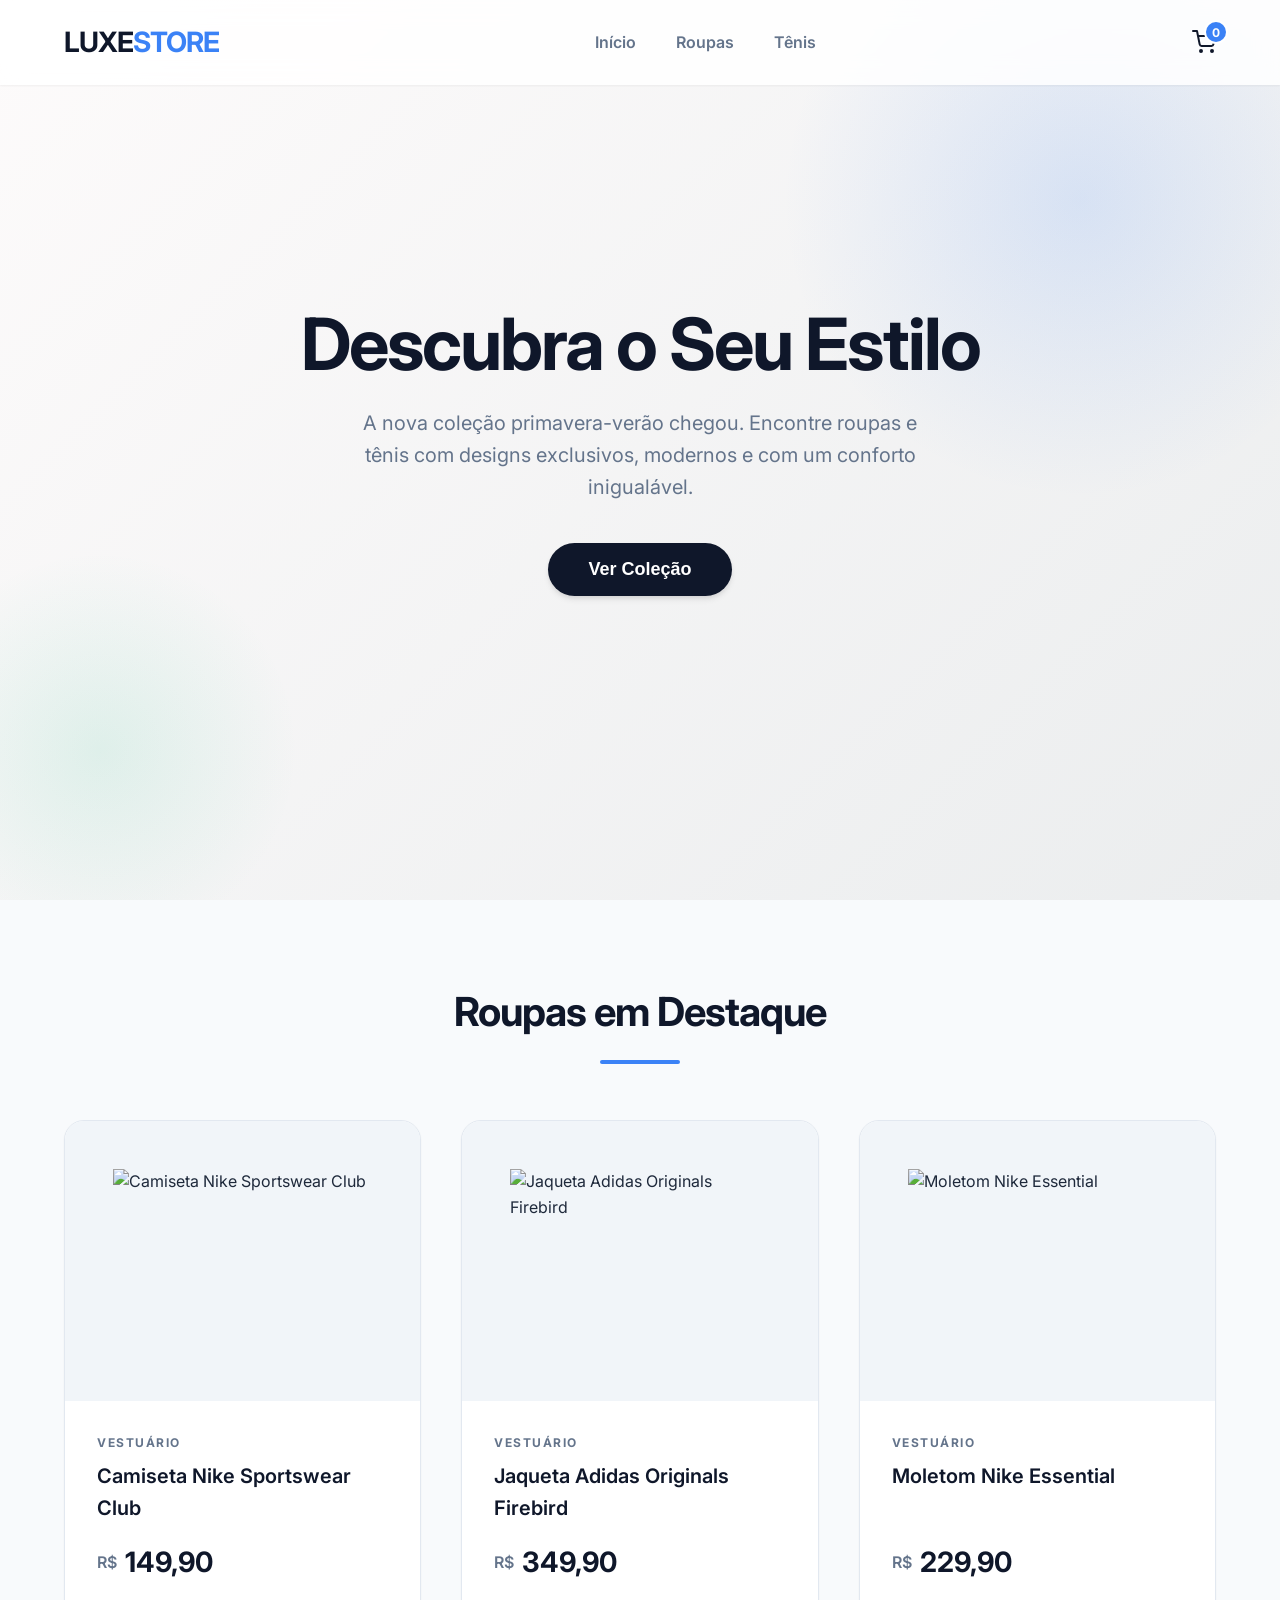
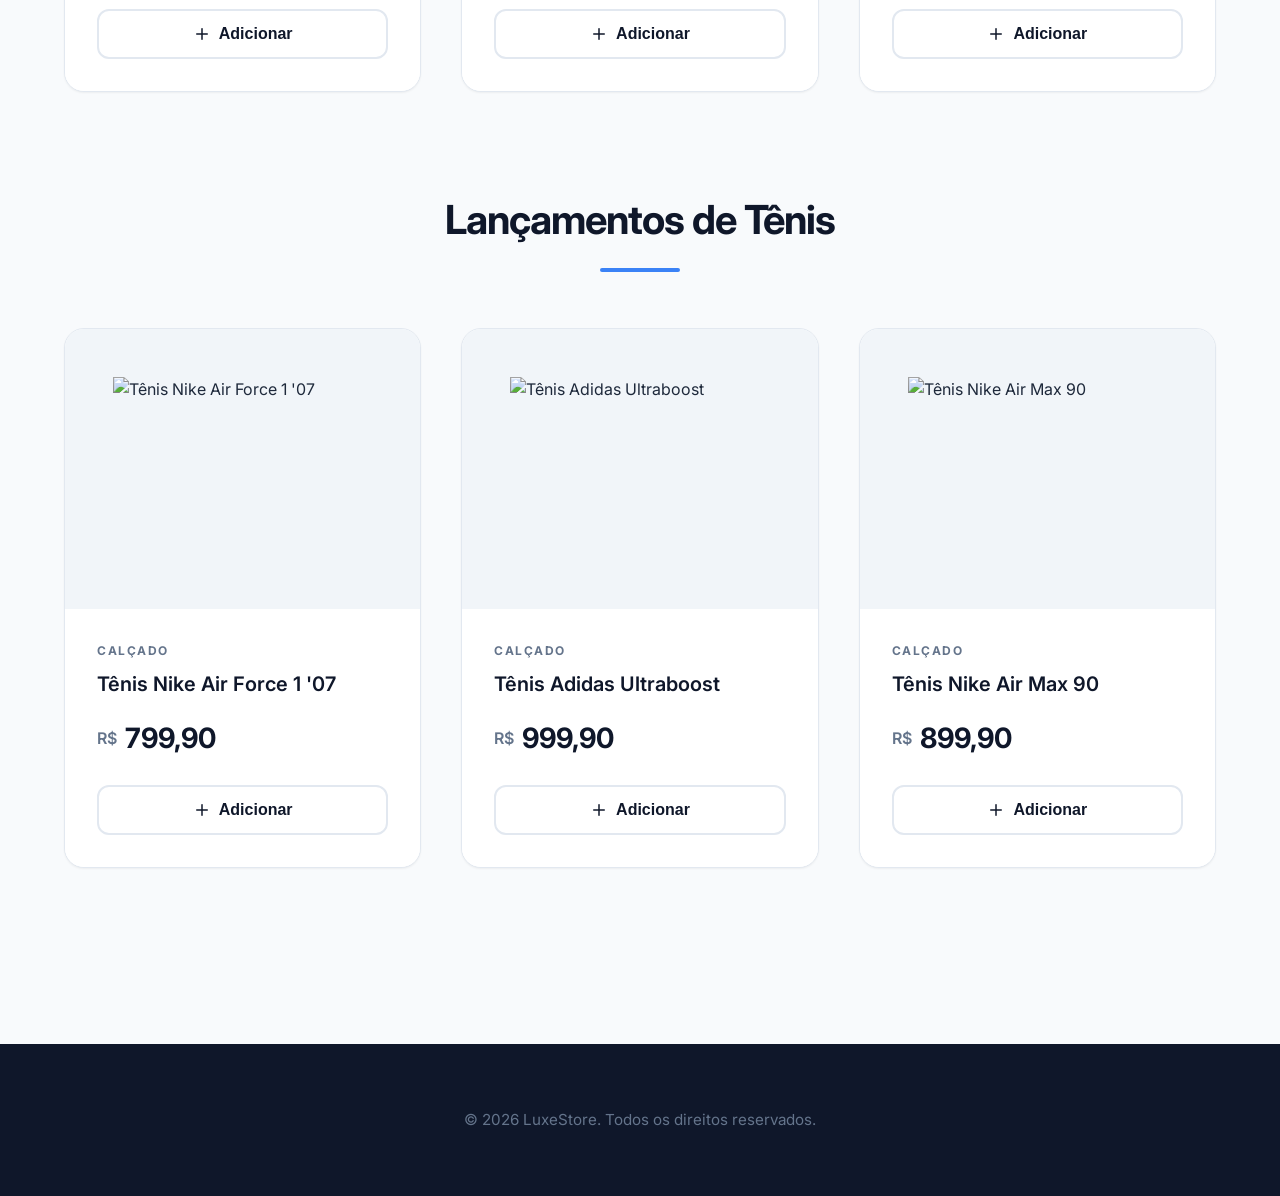
==== index.html @ 783ee7f7 "estruturando" ====
<!DOCTYPE html>
<html lang="pt-BR">

<head>
    <meta charset="UTF-8">
    <meta name="viewport" content="width=device-width, initial-scale=1.0">
    <title>LuxeStore | Moda & Tênis</title>
    <!-- Adicionando fontes modernas do Google -->
    <link rel="preconnect" href="https://fonts.googleapis.com">
    <link rel="preconnect" href="https://fonts.gstatic.com" crossorigin>
    <link href="https://fonts.googleapis.com/css2?family=Inter:wght@300;400;600;700&display=swap" rel="stylesheet">
    <!-- Link para o CSS separado -->
    <link rel="stylesheet" href="css/style.css">
</head>

<body>
    <!-- Barra de Navegação Superior -->
    <nav class="navbar">
        <div class="logo">LUXE<span>STORE</span></div>
        <ul class="nav-links">
            <li><a href="#home">Início</a></li>
            <li><a href="#roupas">Roupas</a></li>
            <li><a href="#tenis">Tênis</a></li>
        </ul>
        <div class="cart-icon" id="cart-icon-btn">
            <!-- Ícone SVG de Carrinho -->
            <svg xmlns="http://www.w3.org/2000/svg" width="24" height="24" viewBox="0 0 24 24" fill="none"
                stroke="currentColor" stroke-width="2" stroke-linecap="round" stroke-linejoin="round">
                <circle cx="9" cy="21" r="1"></circle>
                <circle cx="20" cy="21" r="1"></circle>
                <path d="M1 1h4l2.68 13.39a2 2 0 0 0 2 1.61h9.72a2 2 0 0 0 2-1.61L23 6H6"></path>
            </svg>
            <span id="cart-count">0</span>
        </div>
    </nav>

    <!-- Seção de Destaque (Hero) -->
    <header class="hero" id="home">
        <div class="hero-content">
            <h1>Descubra o Seu Estilo</h1>
            <p>A nova coleção primavera-verão chegou. Encontre roupas e tênis com designs exclusivos, modernos e com um
                conforto inigualável.</p>
            <button class="cta-button">Ver Coleção</button>
        </div>
    </header>

    <!-- Lista de Produtos -->
    <main>
        <!-- Roupas -->
        <section class="products" id="roupas">
            <div class="section-title">
                <h2>Roupas em Destaque</h2>
                <div class="title-underline"></div>
            </div>
            <div class="product-grid" id="clothing-grid">
                <!-- Preenchido via JavaScript -->
            </div>
        </section>

        <!-- Tênis -->
        <section class="products" id="tenis">
            <div class="section-title">
                <h2>Lançamentos de Tênis</h2>
                <div class="title-underline"></div>
            </div>
            <div class="product-grid" id="shoes-grid">
                <!-- Preenchido via JavaScript -->
            </div>
        </section>
    </main>

    <!-- Rodapé -->
    <footer>
        <p>&copy; 2026 LuxeStore. Todos os direitos reservados.</p>
    </footer>

    <!-- Overlay e Sidebar do Carrinho -->
    <div class="cart-overlay" id="cart-overlay">
        <div class="cart-sidebar">
            <div class="cart-header">
                <h3>Seu Carrinho</h3>
                <button class="close-cart" id="close-cart">&times;</button>
            </div>
            <div class="cart-items" id="cart-items">
                <!-- Itens serão adicionados aqui via JS -->
            </div>
            <div class="cart-footer">
                <div class="cart-total">Total: <span id="total-price">R$ 0,00</span></div>
                <button class="checkout-button">Finalizar Compra</button>
            </div>
        </div>
    </div>

    <!-- Link para o JavaScript separado -->
    <script src="js/script.js"></script>
</body>

</html>
---- css/style.css ----
/* Variáveis de cor e estrutura (Design System simples) */
:root {
    --primary-color: #0f172a;
    --secondary-color: #3b82f6;
    --accent-color: #10b981;
    --bg-color: #f8fafc;
    --text-color: #1e293b;
    --gray-light: #e2e8f0;
    --gray-dark: #64748b;
    --white: #ffffff;
    --shadow-sm: 0 1px 2px 0 rgba(0, 0, 0, 0.05);
    --shadow-md: 0 4px 6px -1px rgba(0, 0, 0, 0.1), 0 2px 4px -1px rgba(0, 0, 0, 0.06);
    --shadow-lg: 0 10px 15px -3px rgba(0, 0, 0, 0.1), 0 4px 6px -2px rgba(0, 0, 0, 0.05);
    --transition: all 0.3s cubic-bezier(0.4, 0, 0.2, 1);
}

* {
    margin: 0;
    padding: 0;
    box-sizing: border-box;
}

html {
    scroll-behavior: smooth;
}

body {
    font-family: 'Inter', sans-serif;
    background-color: var(--bg-color);
    color: var(--text-color);
    line-height: 1.6;
}

/* Navbar */
.navbar {
    display: flex;
    justify-content: space-between;
    align-items: center;
    padding: 1.25rem 5%;
    background-color: rgba(255, 255, 255, 0.85);
    backdrop-filter: blur(12px);
    -webkit-backdrop-filter: blur(12px);
    position: fixed;
    width: 100%;
    top: 0;
    z-index: 1000;
    box-shadow: var(--shadow-sm);
    transition: var(--transition);
}

.logo {
    font-size: 1.75rem;
    font-weight: 700;
    color: var(--primary-color);
    letter-spacing: -1px;
}

.logo span {
    color: var(--secondary-color);
}

.nav-links {
    display: flex;
    list-style: none;
    gap: 2.5rem;
}

.nav-links a {
    text-decoration: none;
    color: var(--gray-dark);
    font-weight: 600;
    transition: var(--transition);
}

.nav-links a:hover {
    color: var(--secondary-color);
}

.cart-icon {
    display: flex;
    align-items: center;
    cursor: pointer;
    position: relative;
    user-select: none;
    color: var(--primary-color);
    transition: var(--transition);
}

.cart-icon:hover {
    color: var(--secondary-color);
}

#cart-count {
    position: absolute;
    top: -8px;
    right: -10px;
    background-color: var(--secondary-color);
    color: var(--white);
    font-size: 0.75rem;
    font-weight: 700;
    border-radius: 50%;
    width: 20px;
    height: 20px;
    display: flex;
    align-items: center;
    justify-content: center;
    box-shadow: 0 0 0 2px var(--white);
}

/* Hero Section */
.hero {
    height: 100vh;
    display: flex;
    align-items: center;
    justify-content: center;
    text-align: center;
    background: linear-gradient(135deg, #fdfbfb 0%, #ebedee 100%);
    padding: 0 1rem;
    position: relative;
    overflow: hidden;
}

/* Elementos decorativos no background */
.hero::before {
    content: '';
    position: absolute;
    width: 600px;
    height: 600px;
    background: radial-gradient(circle, rgba(59,130,246,0.15) 0%, rgba(255,255,255,0) 70%);
    top: -100px;
    right: -100px;
    border-radius: 50%;
}

.hero::after {
    content: '';
    position: absolute;
    width: 400px;
    height: 400px;
    background: radial-gradient(circle, rgba(16,185,129,0.1) 0%, rgba(255,255,255,0) 70%);
    bottom: -50px;
    left: -100px;
    border-radius: 50%;
}

.hero-content {
    max-width: 800px;
    z-index: 1;
}

.hero h1 {
    font-size: 4.5rem;
    font-weight: 700;
    color: var(--primary-color);
    margin-bottom: 1.5rem;
    line-height: 1.1;
    letter-spacing: -2px;
}

.hero p {
    font-size: 1.25rem;
    color: var(--gray-dark);
    margin-bottom: 2.5rem;
    max-width: 600px;
    margin-inline: auto;
}

.cta-button {
    background-color: var(--primary-color);
    color: var(--white);
    border: none;
    padding: 1rem 2.5rem;
    font-size: 1.125rem;
    font-weight: 600;
    border-radius: 50px;
    cursor: pointer;
    transition: var(--transition);
    box-shadow: var(--shadow-md);
}

.cta-button:hover {
    background-color: var(--secondary-color);
    transform: translateY(-3px);
    box-shadow: var(--shadow-lg);
}

/* Products Section */
main {
    padding: 5rem 5%;
}

.products {
    margin-bottom: 6rem;
}

.section-title {
    text-align: center;
    margin-bottom: 3.5rem;
}

.section-title h2 {
    font-size: 2.5rem;
    color: var(--primary-color);
    font-weight: 700;
    letter-spacing: -1px;
}

.title-underline {
    width: 80px;
    height: 4px;
    background-color: var(--secondary-color);
    margin: 1rem auto 0;
    border-radius: 2px;
}

.product-grid {
    display: grid;
    grid-template-columns: repeat(auto-fill, minmax(300px, 1fr));
    gap: 2.5rem;
}

.product-card {
    background-color: var(--white);
    border-radius: 20px;
    overflow: hidden;
    box-shadow: var(--shadow-sm);
    transition: var(--transition);
    position: relative;
    border: 1px solid var(--gray-light);
    display: flex;
    flex-direction: column;
}

.product-card:hover {
    transform: translateY(-8px);
    box-shadow: var(--shadow-lg);
}

.product-image-container {
    width: 100%;
    height: 280px;
    background-color: #f1f5f9;
    padding: 3rem;
    display: flex;
    align-items: center;
    justify-content: center;
    overflow: hidden;
}

.product-image {
    width: 100%;
    height: 100%;
    object-fit: cover;
    transition: transform 0.5s ease;
}

.product-card:hover .product-image {
    transform: scale(1.1) rotate(-2deg);
}

.product-info {
    padding: 2rem;
    background: var(--white);
    flex: 1;
    display: flex;
    flex-direction: column;
}

.product-category {
    font-size: 0.75rem;
    text-transform: uppercase;
    color: var(--gray-dark);
    font-weight: 700;
    letter-spacing: 1.5px;
    margin-bottom: 0.5rem;
}

.product-title {
    font-size: 1.25rem;
    font-weight: 600;
    color: var(--primary-color);
    margin-bottom: 1rem;
    flex: 1; /* Faz o título ocupar espaço para alinhar os preços no rodapé */
}

.product-price {
    font-size: 1.75rem;
    font-weight: 700;
    color: var(--primary-color);
    margin-bottom: 1.5rem;
    display: flex;
    align-items: center;
    gap: 0.5rem;
}

.product-price::before {
    content: "R$";
    font-size: 1rem;
    font-weight: 600;
    color: var(--gray-dark);
}

.add-to-cart {
    width: 100%;
    background-color: var(--white);
    color: var(--primary-color);
    border: 2px solid var(--gray-light);
    padding: 0.875rem;
    font-size: 1rem;
    font-weight: 600;
    border-radius: 12px;
    cursor: pointer;
    transition: var(--transition);
    display: flex;
    align-items: center;
    justify-content: center;
    gap: 0.5rem;
}

.product-card:hover .add-to-cart {
    background-color: var(--primary-color);
    color: var(--white);
    border-color: var(--primary-color);
}

.add-to-cart:active {
    transform: scale(0.98);
}

/* Footer */
footer {
    background-color: var(--primary-color);
    color: var(--gray-dark);
    text-align: center;
    padding: 4rem 1rem;
    font-size: 0.95rem;
}

/* Cart Overlay */
.cart-overlay {
    position: fixed;
    top: 0;
    left: 0;
    width: 100%;
    height: 100%;
    background-color: rgba(15, 23, 42, 0.6);
    backdrop-filter: blur(4px);
    z-index: 2000;
    opacity: 0;
    visibility: hidden;
    transition: var(--transition);
}

.cart-overlay.active {
    opacity: 1;
    visibility: visible;
}

.cart-sidebar {
    position: absolute;
    top: 0;
    right: -450px;
    width: 100%;
    max-width: 450px;
    height: 100%;
    background-color: var(--white);
    box-shadow: -10px 0 30px rgba(0,0,0,0.15);
    display: flex;
    flex-direction: column;
    transition: right 0.4s cubic-bezier(0.4, 0, 0.2, 1);
}

.cart-overlay.active .cart-sidebar {
    right: 0;
}

.cart-header {
    padding: 2rem;
    border-bottom: 1px solid var(--gray-light);
    display: flex;
    justify-content: space-between;
    align-items: center;
}

.cart-header h3 {
    font-size: 1.5rem;
    font-weight: 700;
    color: var(--primary-color);
    letter-spacing: -0.5px;
}

.close-cart {
    background: none;
    border: none;
    width: 40px;
    height: 40px;
    border-radius: 50%;
    display: flex;
    align-items: center;
    justify-content: center;
    font-size: 1.5rem;
    cursor: pointer;
    color: var(--gray-dark);
    transition: var(--transition);
    background-color: var(--gray-light);
}

.close-cart:hover {
    background-color: #ef4444;
    color: var(--white);
    transform: rotate(90deg);
}

.cart-items {
    flex: 1;
    overflow-y: auto;
    padding: 2rem;
    display: flex;
    flex-direction: column;
    gap: 1.5rem;
}

.cart-item {
    display: flex;
    gap: 1.5rem;
    align-items: center;
    padding-bottom: 1.5rem;
    border-bottom: 1px solid var(--gray-light);
}

.cart-item:last-child {
    border-bottom: none;
}

.cart-item-img-container {
    width: 90px;
    height: 90px;
    background-color: #f1f5f9;
    border-radius: 12px;
    padding: 1rem;
    display: flex;
    align-items: center;
    justify-content: center;
}

.cart-item-img-container img {
    width: 100%;
    height: 100%;
    object-fit: cover;
}

.cart-item-info {
    flex: 1;
}

.cart-item-title {
    font-weight: 600;
    color: var(--primary-color);
    margin-bottom: 0.5rem;
    font-size: 1.05rem;
    line-height: 1.3;
}

.cart-item-price {
    color: var(--primary-color);
    font-weight: 700;
    font-size: 1.1rem;
}

.remove-item {
    color: var(--gray-dark);
    font-size: 0.85rem;
    font-weight: 600;
    cursor: pointer;
    background: none;
    border: none;
    margin-top: 0.5rem;
    transition: var(--transition);
}

.remove-item:hover {
    color: #ef4444;
    text-decoration: underline;
}

.cart-footer {
    padding: 2rem;
    border-top: 1px solid var(--gray-light);
    background-color: var(--white);
    box-shadow: 0 -4px 6px -1px rgba(0, 0, 0, 0.05);
}

.cart-total {
    font-size: 1.25rem;
    color: var(--gray-dark);
    display: flex;
    justify-content: space-between;
    align-items: center;
    margin-bottom: 1.5rem;
}

.cart-total span {
    font-size: 1.75rem;
    font-weight: 700;
    color: var(--primary-color);
}

.checkout-button {
    width: 100%;
    background-color: var(--primary-color);
    color: var(--white);
    border: none;
    padding: 1.25rem;
    font-size: 1.125rem;
    font-weight: 600;
    border-radius: 14px;
    cursor: pointer;
    transition: var(--transition);
}

.checkout-button:hover {
    background-color: var(--secondary-color);
    transform: translateY(-2px);
    box-shadow: var(--shadow-md);
}

.checkout-button:active {
    transform: translateY(0);
}

/* Responsividade */
@media (max-width: 768px) {
    .nav-links {
        display: none;
    }
    
    .hero h1 {
        font-size: 3rem;
    }
    
    .hero p {
        font-size: 1.1rem;
    }
    
    .cart-sidebar {
        max-width: 100%;
        right: -100%;
    }
}
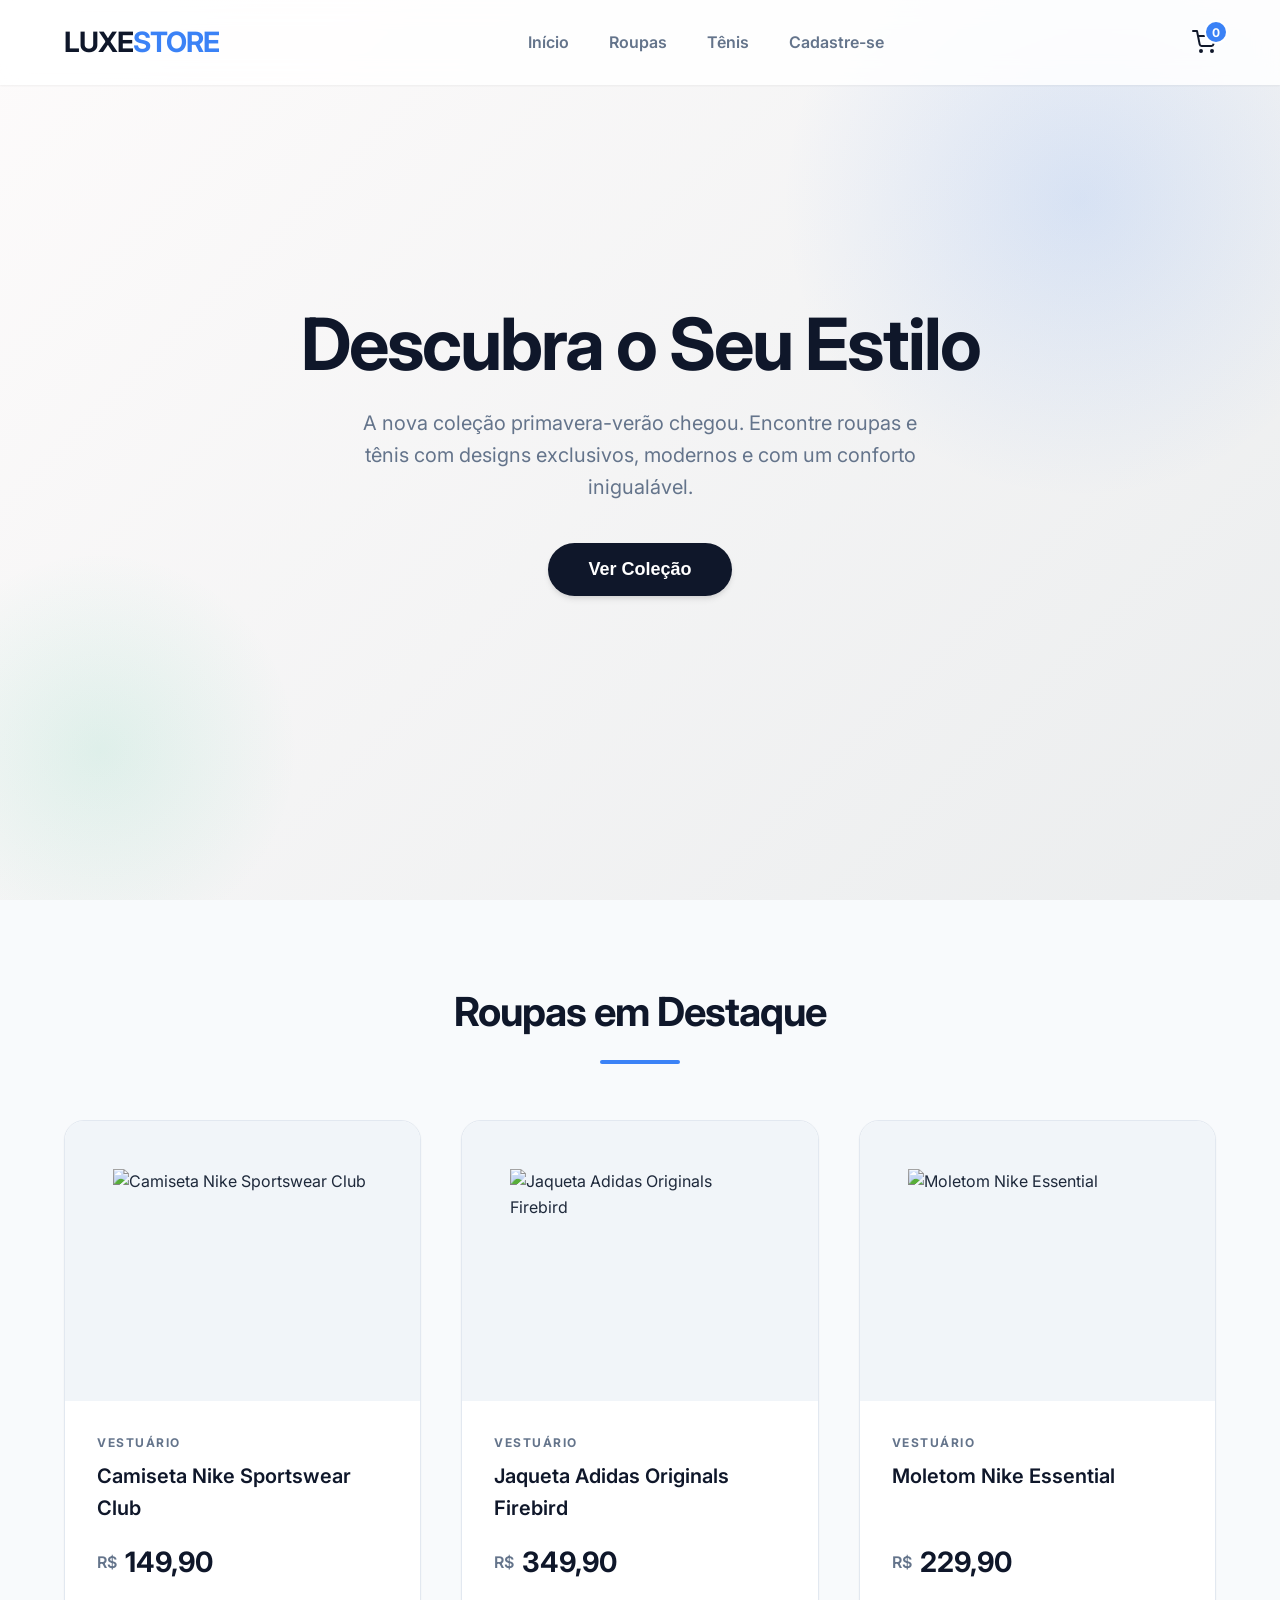
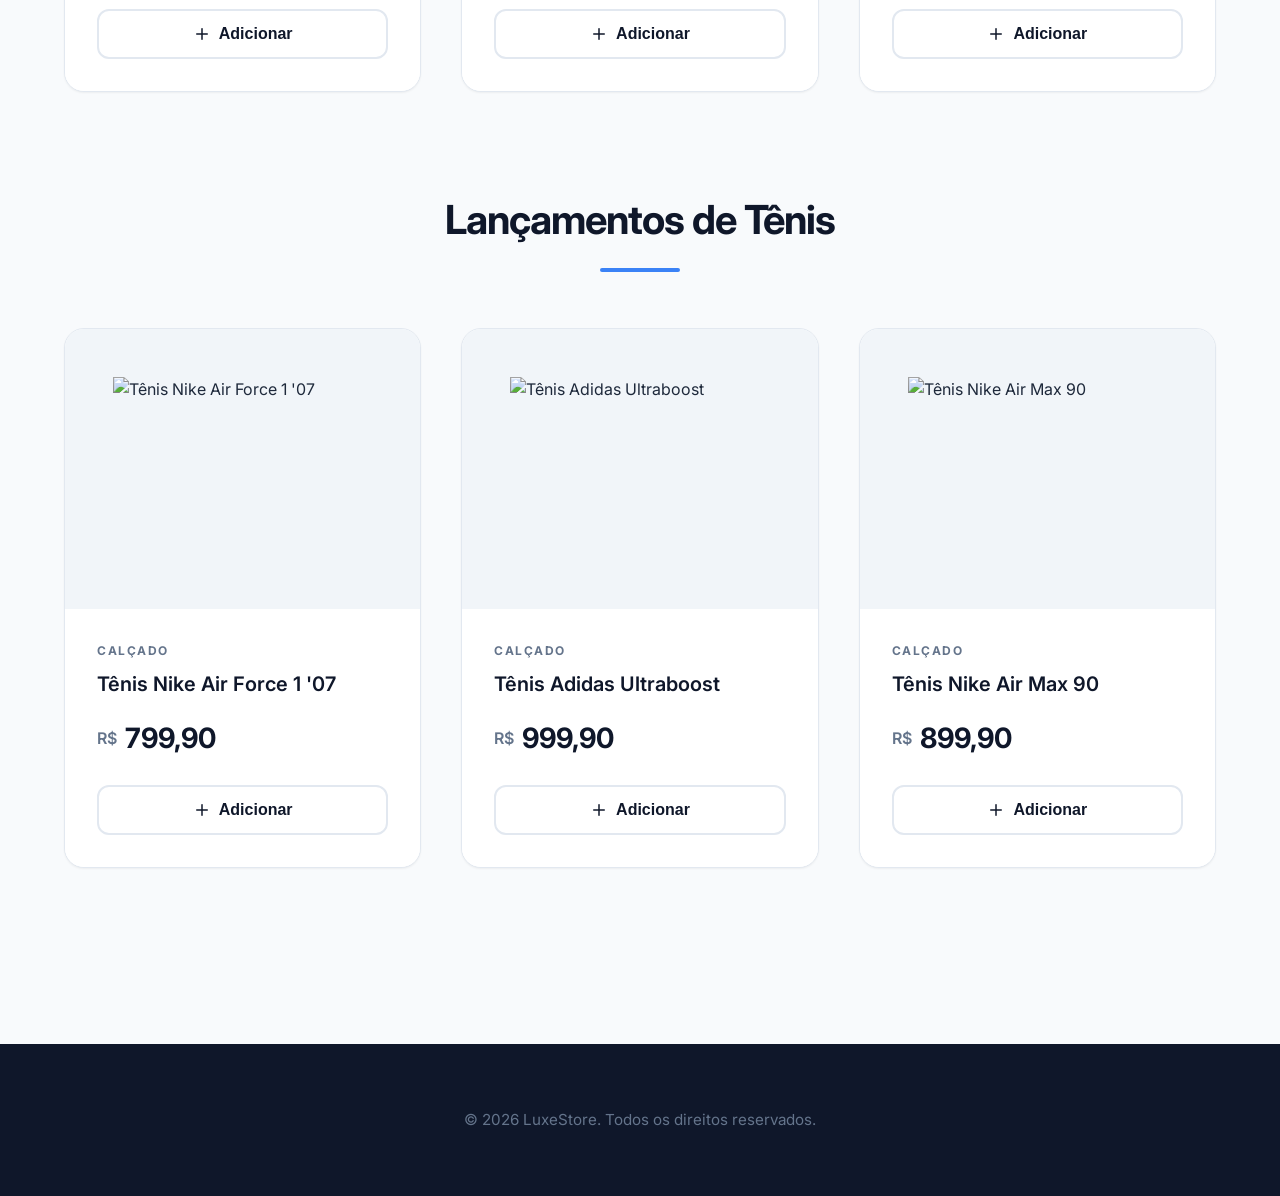
==== commit a70737a5: "seguindo a construção" ====
--- a/index.html
+++ b/index.html
@@ -21,6 +21,7 @@
             <li><a href="#home">Início</a></li>
             <li><a href="#roupas">Roupas</a></li>
             <li><a href="#tenis">Tênis</a></li>
+            <li><a href="cadastro.html" class="nav-auth-link">Cadastre-se</a></li>
         </ul>
         <div class="cart-icon" id="cart-icon-btn">
             <!-- Ícone SVG de Carrinho -->
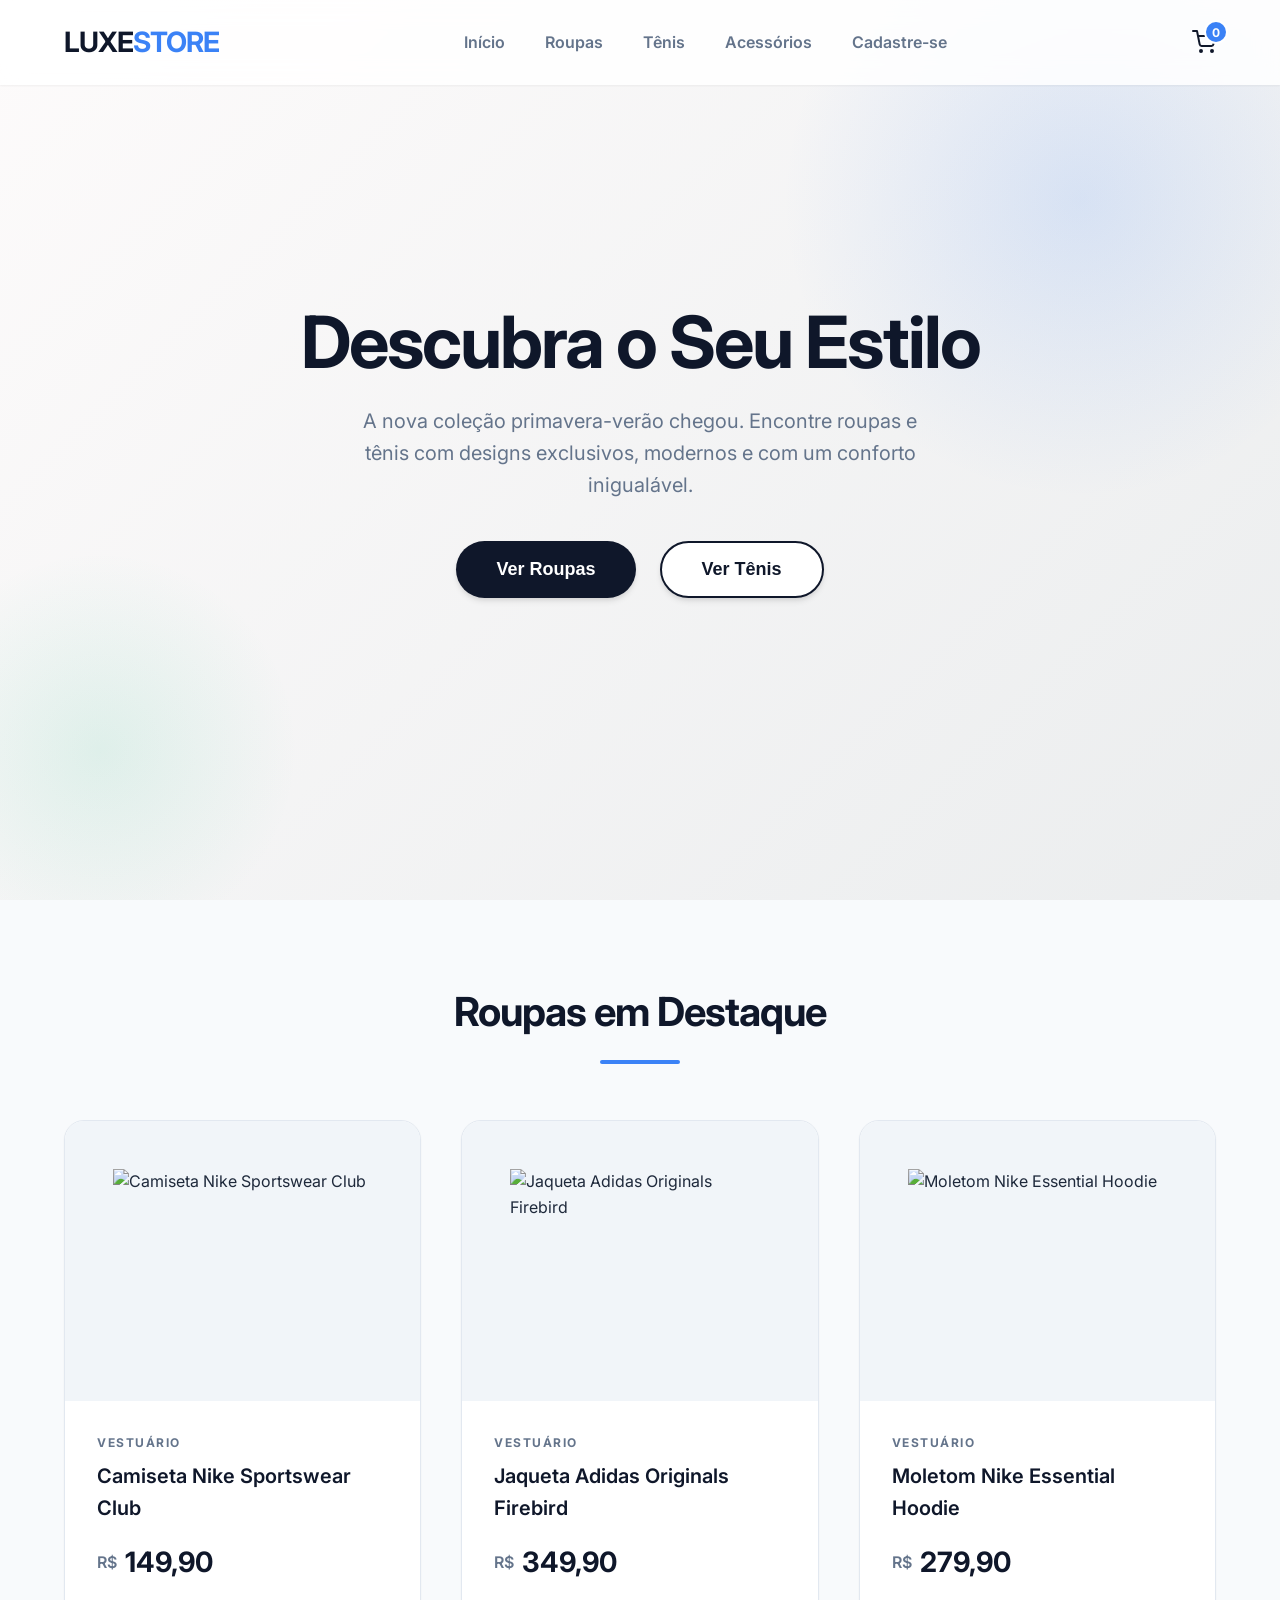
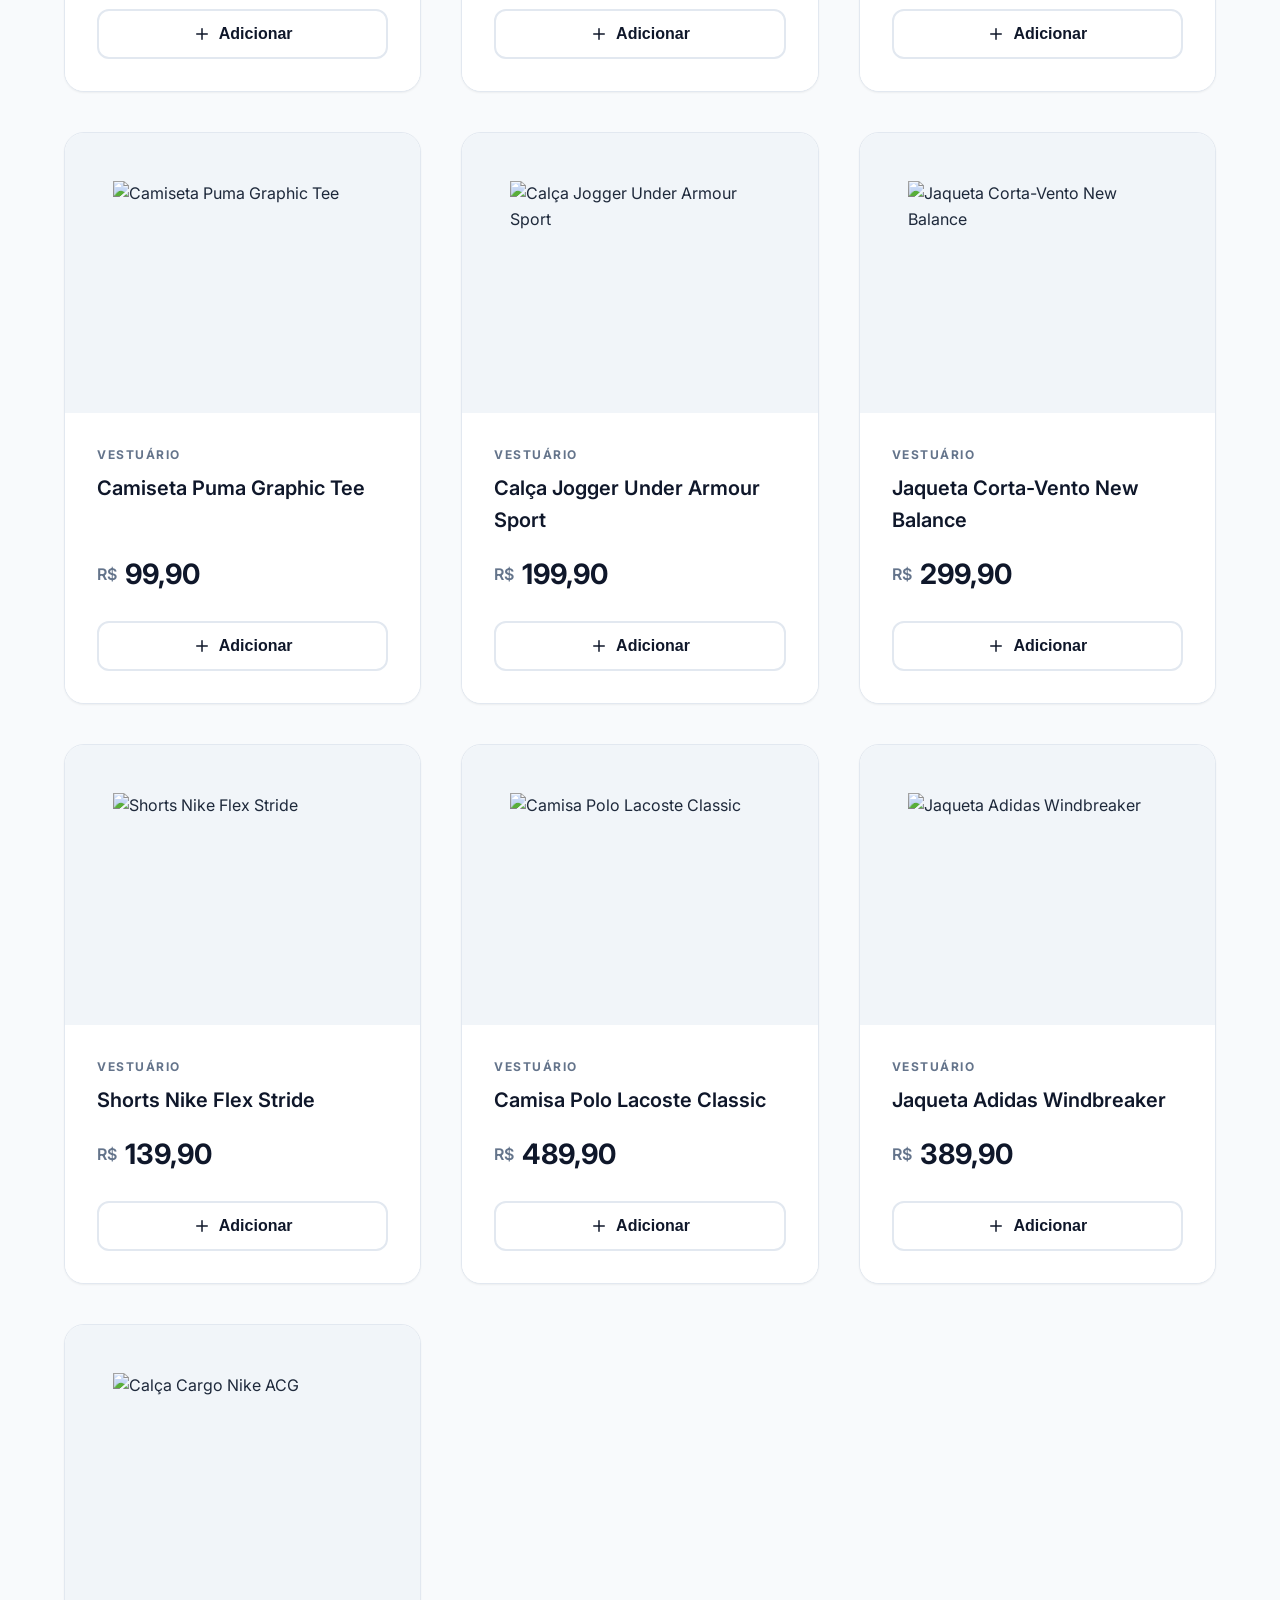
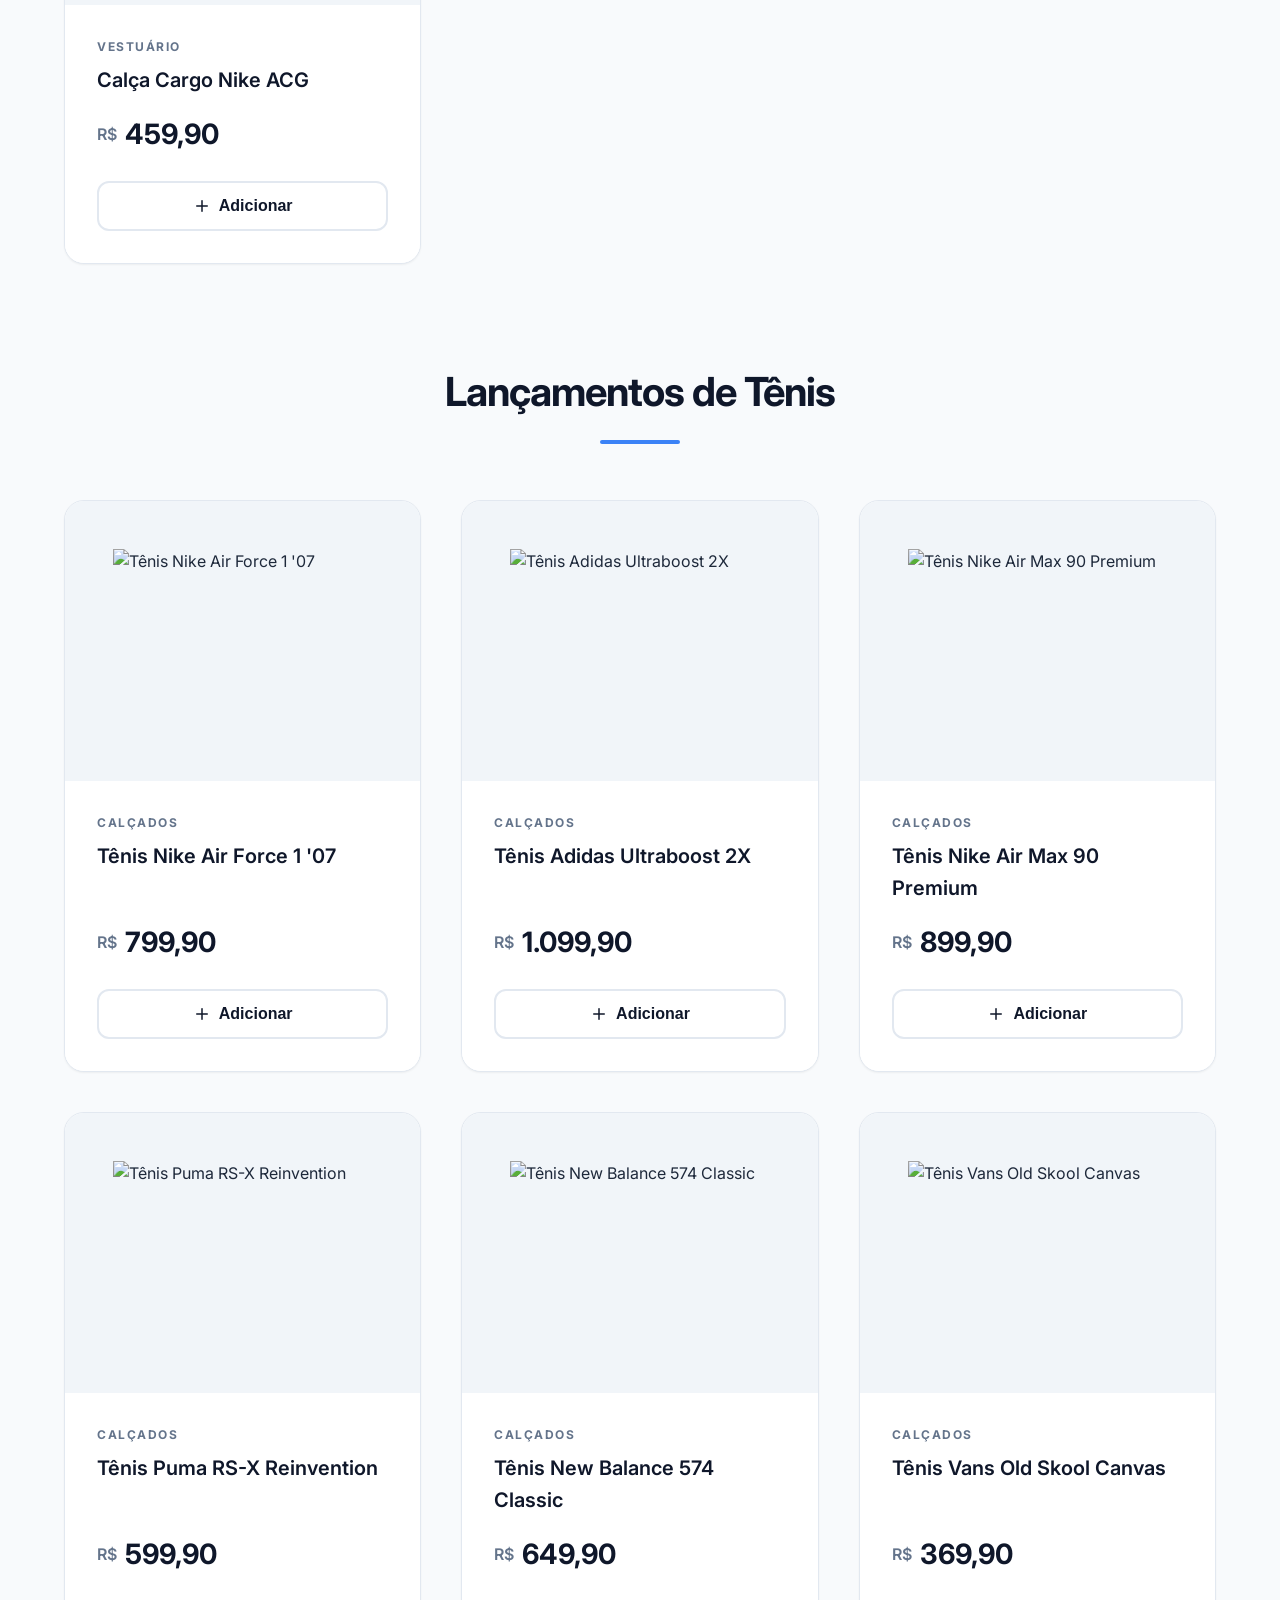
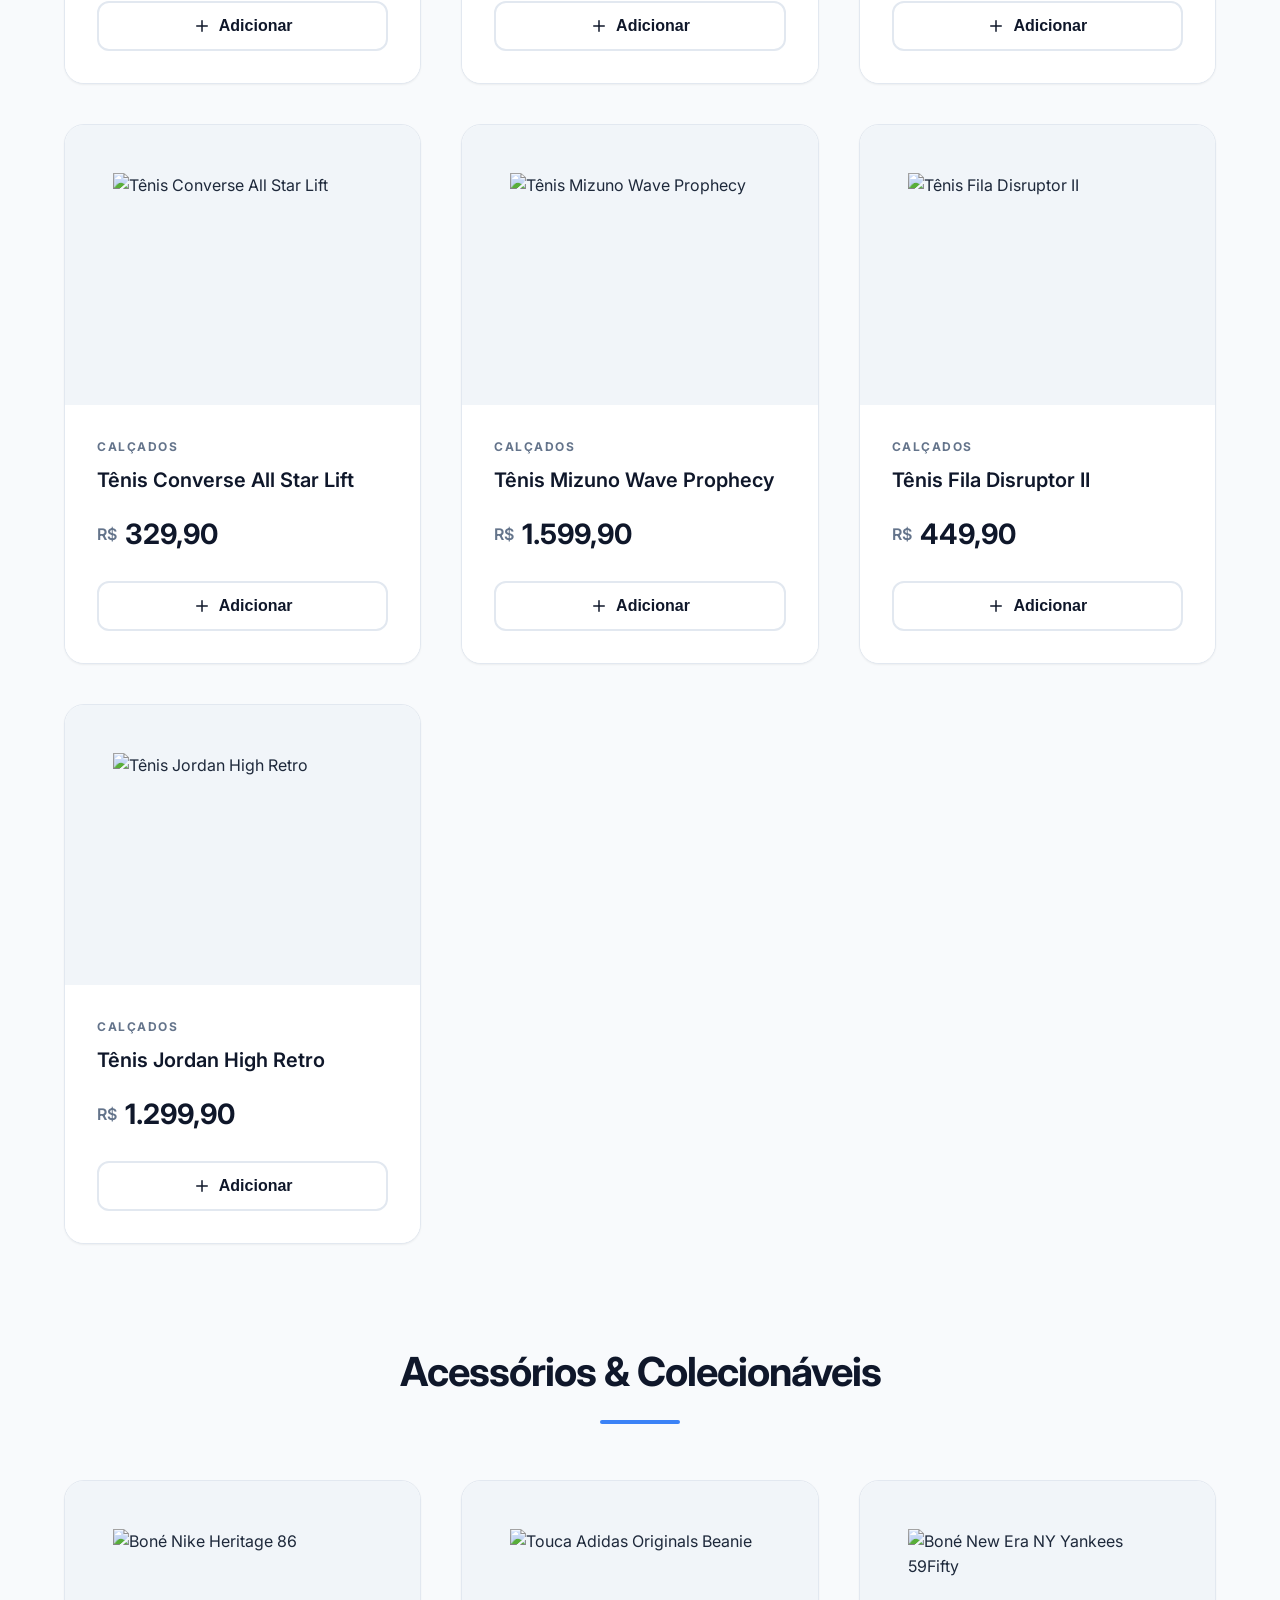
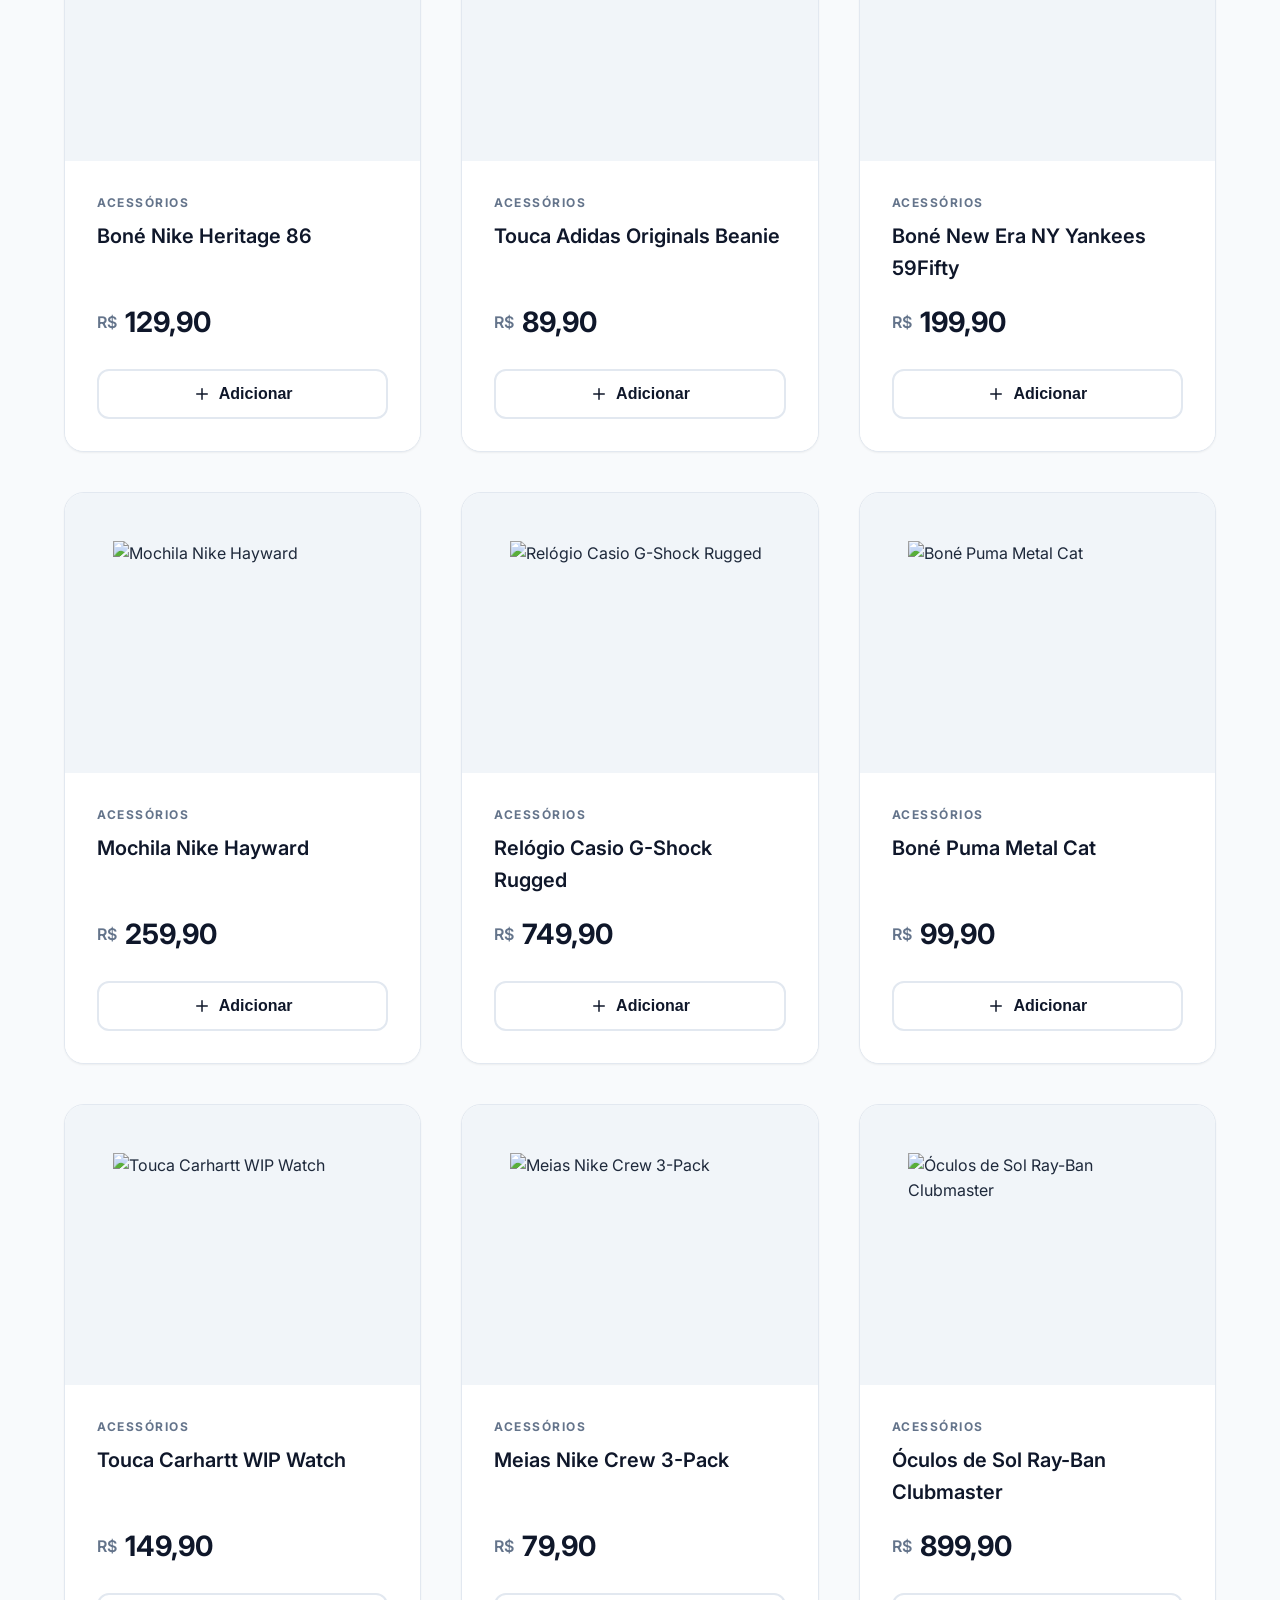
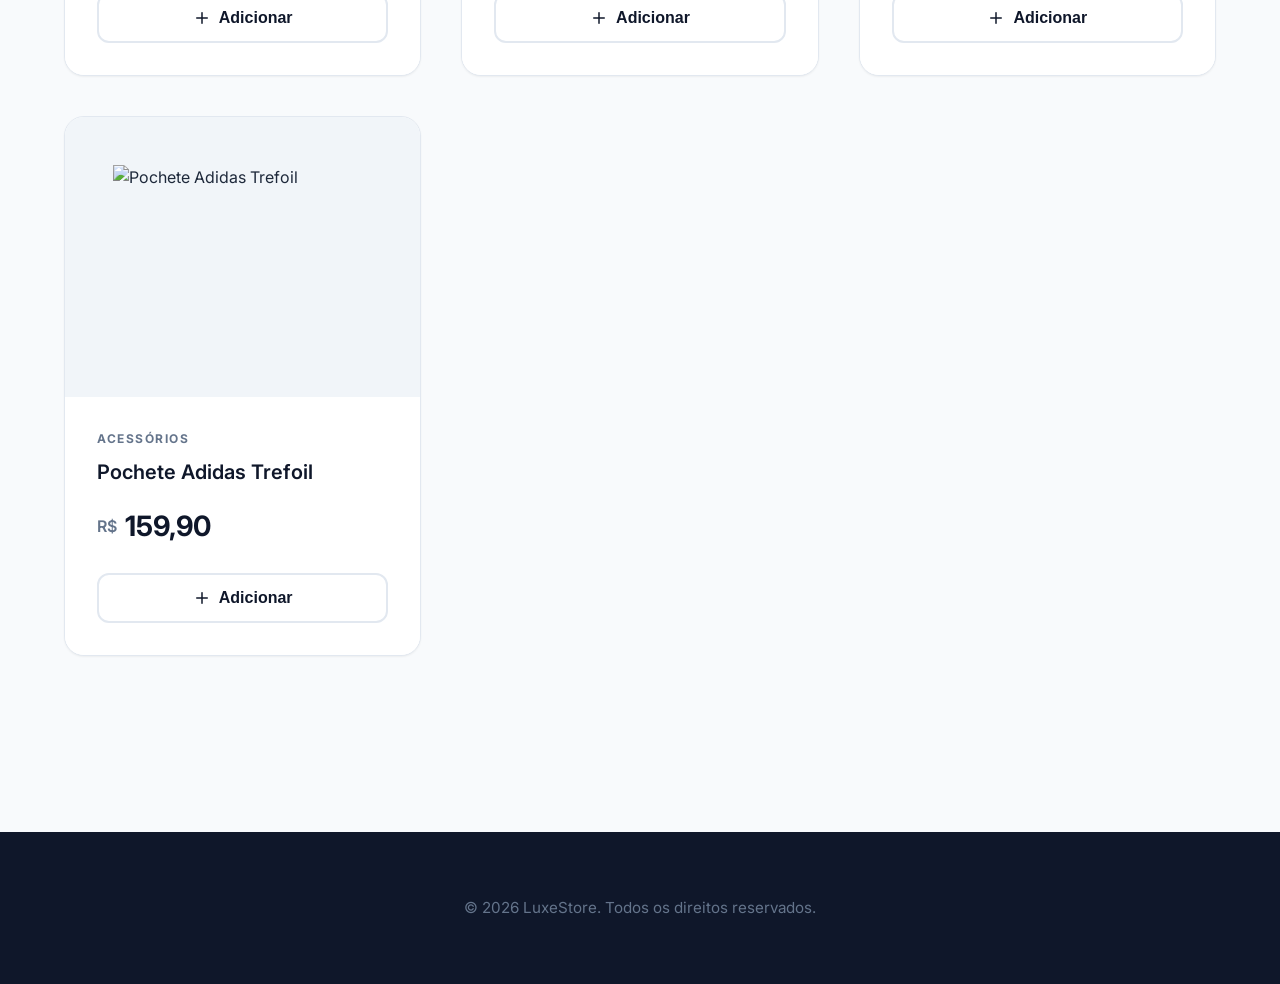
==== commit 1454528f: "seguindo a construção" ====
--- a/index.html
+++ b/index.html
@@ -21,6 +21,7 @@
             <li><a href="#home">Início</a></li>
             <li><a href="#roupas">Roupas</a></li>
             <li><a href="#tenis">Tênis</a></li>
+            <li><a href="#acessorios">Acessórios</a></li>
             <li><a href="cadastro.html" class="nav-auth-link">Cadastre-se</a></li>
         </ul>
         <div class="cart-icon" id="cart-icon-btn">
@@ -41,7 +42,10 @@
             <h1>Descubra o Seu Estilo</h1>
             <p>A nova coleção primavera-verão chegou. Encontre roupas e tênis com designs exclusivos, modernos e com um
                 conforto inigualável.</p>
-            <button class="cta-button">Ver Coleção</button>
+            <div class="hero-buttons">
+                <button class="cta-button" onclick="location.href='#roupas'">Ver Roupas</button>
+                <button class="cta-button secondary" onclick="location.href='#tenis'">Ver Tênis</button>
+            </div>
         </div>
     </header>
 
@@ -65,6 +69,17 @@
                 <div class="title-underline"></div>
             </div>
             <div class="product-grid" id="shoes-grid">
+                <!-- Preenchido via JavaScript -->
+            </div>
+        </section>
+
+        <!-- Acessórios -->
+        <section class="products" id="acessorios">
+            <div class="section-title">
+                <h2>Acessórios & Colecionáveis</h2>
+                <div class="title-underline"></div>
+            </div>
+            <div class="product-grid" id="accessories-grid">
                 <!-- Preenchido via JavaScript -->
             </div>
         </section>
--- a/css/style.css
+++ b/css/style.css
@@ -126,7 +126,7 @@
     position: absolute;
     width: 600px;
     height: 600px;
-    background: radial-gradient(circle, rgba(59,130,246,0.15) 0%, rgba(255,255,255,0) 70%);
+    background: radial-gradient(circle, rgba(59, 130, 246, 0.15) 0%, rgba(255, 255, 255, 0) 70%);
     top: -100px;
     right: -100px;
     border-radius: 50%;
@@ -137,7 +137,7 @@
     position: absolute;
     width: 400px;
     height: 400px;
-    background: radial-gradient(circle, rgba(16,185,129,0.1) 0%, rgba(255,255,255,0) 70%);
+    background: radial-gradient(circle, rgba(16, 185, 129, 0.1) 0%, rgba(255, 255, 255, 0) 70%);
     bottom: -50px;
     left: -100px;
     border-radius: 50%;
@@ -163,6 +163,12 @@
     margin-bottom: 2.5rem;
     max-width: 600px;
     margin-inline: auto;
+}
+
+.hero-buttons {
+    display: flex;
+    gap: 1.5rem;
+    justify-content: center;
 }
 
 .cta-button {
@@ -176,10 +182,19 @@
     cursor: pointer;
     transition: var(--transition);
     box-shadow: var(--shadow-md);
+    text-decoration: none;
+    display: inline-block;
+}
+
+.cta-button.secondary {
+    background-color: var(--white);
+    color: var(--primary-color);
+    border: 2px solid var(--primary-color);
 }
 
 .cta-button:hover {
     background-color: var(--secondary-color);
+    color: var(--white);
     transform: translateY(-3px);
     box-shadow: var(--shadow-lg);
 }
@@ -280,7 +295,8 @@
     font-weight: 600;
     color: var(--primary-color);
     margin-bottom: 1rem;
-    flex: 1; /* Faz o título ocupar espaço para alinhar os preços no rodapé */
+    flex: 1;
+    /* Faz o título ocupar espaço para alinhar os preços no rodapé */
 }
 
 .product-price {
@@ -364,7 +380,7 @@
     max-width: 450px;
     height: 100%;
     background-color: var(--white);
-    box-shadow: -10px 0 30px rgba(0,0,0,0.15);
+    box-shadow: -10px 0 30px rgba(0, 0, 0, 0.15);
     display: flex;
     flex-direction: column;
     transition: right 0.4s cubic-bezier(0.4, 0, 0.2, 1);
@@ -533,17 +549,17 @@
     .nav-links {
         display: none;
     }
-    
+
     .hero h1 {
         font-size: 3rem;
     }
-    
+
     .hero p {
         font-size: 1.1rem;
     }
-    
+
     .cart-sidebar {
         max-width: 100%;
         right: -100%;
     }
-}
+}
